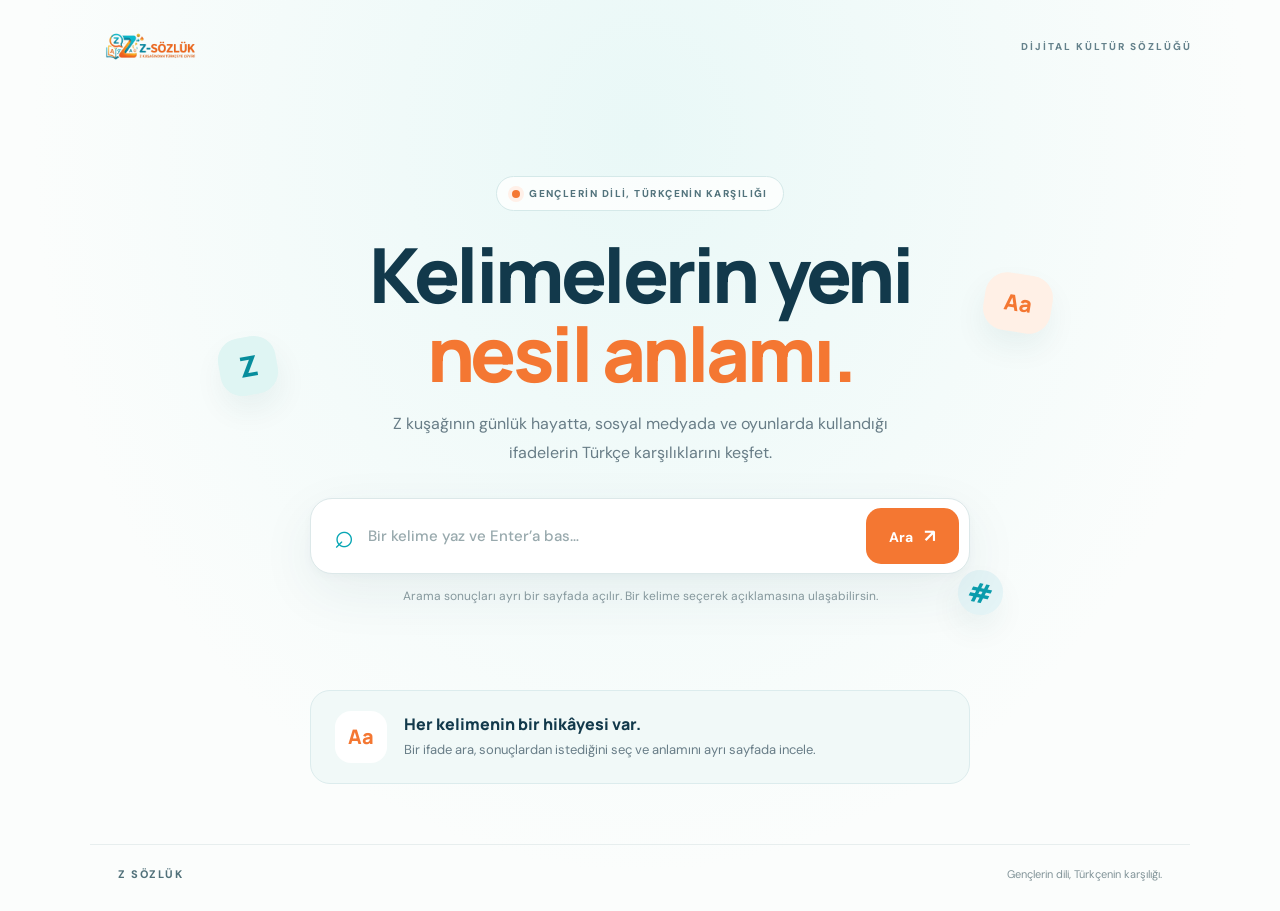
==== index.html @ a355b837 "Add files via upload" ====
<!doctype html>
<html lang="tr"><head><meta charset="UTF-8"><meta name="viewport" content="width=device-width, initial-scale=1.0"><meta name="description" content="Z kuşağının kullandığı kelimeler ve Türkçe açıklamaları."><title>Z Sözlük | Z Kuşağından Türkçeye</title><link rel="stylesheet" href="style.css"><script src="kelimeler.js" defer></script><script src="script.js" defer></script></head>
<body><header class="topbar"><a class="brand" href="index.html" aria-label="Z Sözlük ana sayfa"><img src="logo-z-sozluk.png" alt="Z Sözlük — Z kuşağından Türkçeye çeviri"></a><span class="top-note">DİJİTAL KÜLTÜR SÖZLÜĞÜ</span></header>
<main><section class="hero home-hero"><div class="eyebrow"><span class="dot"></span> GENÇLERİN DİLİ, TÜRKÇENİN KARŞILIĞI</div><h1>Kelimelerin yeni<br><span>nesil anlamı.</span></h1><p class="intro">Z kuşağının günlük hayatta, sosyal medyada ve oyunlarda kullandığı ifadelerin Türkçe karşılıklarını keşfet.</p>
<form id="arama-formu" class="search-form" role="search"><span class="search-icon" aria-hidden="true">⌕</span><input id="arama" type="search" placeholder="Bir kelime yaz ve Enter’a bas…" autocomplete="off" aria-label="Sözlükte kelime ara" required><button type="submit">Ara <span aria-hidden="true">↗</span></button></form><p class="search-hint">Arama sonuçları ayrı bir sayfada açılır. Bir kelime seçerek açıklamasına ulaşabilirsin.</p>
<div class="hero-decoration" aria-hidden="true"><span class="bubble bubble-one">Z</span><span class="bubble bubble-two">Aa</span><span class="bubble bubble-three">#</span></div></section>
<section class="bottom-note"><div class="note-icon">Aa</div><div><h2>Her kelimenin bir hikâyesi var.</h2><p>Bir ifade ara, sonuçlardan istediğini seç ve anlamını ayrı sayfada incele.</p></div></section></main>
<footer><span>Z SÖZLÜK</span><span>Gençlerin dili, Türkçenin karşılığı.</span></footer></body></html>
---- style.css ----
@import url('https://fonts.googleapis.com/css2?family=DM+Sans:wght@400;500;600;700&family=Manrope:wght@400;500;600;700;800&display=swap');
:root{--navy:#12394b;--teal:#08a6b4;--orange:#f47732;--ink:#183444;--muted:#687d87;--line:#e1ebed;--paper:#fbfdfc;--soft:#eef8f7}*{box-sizing:border-box}html{scroll-behavior:smooth}body{margin:0;background:radial-gradient(ellipse at 50% 15%,#e9f8f7 0,transparent 38rem),var(--paper);color:var(--ink);font-family:'DM Sans',Arial,sans-serif;min-height:100vh}.topbar{height:92px;max-width:1160px;margin:auto;padding:12px 28px;display:flex;align-items:center;justify-content:space-between}.brand{display:flex;align-items:center;max-width:230px;height:68px}.brand img{display:block;max-width:100%;max-height:68px;object-fit:contain}.top-note{font-size:10px;font-weight:800;letter-spacing:2px;color:#64818b}.hero{position:relative;isolation:isolate;overflow:hidden;text-align:center;max-width:980px;margin:20px auto 0;padding:64px 24px 76px}.eyebrow{display:inline-flex;align-items:center;gap:9px;border:1px solid #d5e9e9;background:#ffffffc9;border-radius:999px;padding:10px 15px;font-size:10px;font-weight:800;letter-spacing:1.45px;color:#52737c}.dot{width:8px;height:8px;background:var(--orange);border-radius:50%;box-shadow:0 0 0 4px #fff0e8}h1{font:800 clamp(42px,7vw,76px)/1.04 'Manrope',sans-serif;letter-spacing:-3.5px;margin:24px 0 17px;color:var(--navy)}h1 span{color:var(--orange)}.intro{max-width:560px;margin:0 auto 30px;color:var(--muted);font-size:16px;line-height:1.8}.search-form{position:relative;z-index:2;display:flex;align-items:center;gap:12px;max-width:660px;height:76px;margin:0 auto;padding:9px 10px 9px 23px;background:white;border:1px solid #dce8e9;border-radius:22px;box-shadow:0 18px 55px #19495612,0 3px 8px #19495608}.search-icon{font-size:34px;color:var(--teal);line-height:1}.search-form input{flex:1;min-width:0;height:100%;border:0;outline:0;background:transparent;font:500 15px 'DM Sans',sans-serif;color:var(--ink)}.search-form input::placeholder{color:#98a9ad}.search-form button{height:56px;border:0;border-radius:15px;padding:0 23px;background:var(--orange);color:#fff;font:700 14px 'DM Sans',sans-serif;cursor:pointer;transition:transform .18s,background .18s}.search-form button:hover{background:#e96520;transform:translateY(-1px)}.search-form button span{margin-left:8px;font-size:18px}.search-hint{font-size:12px;color:#8a9ba0;margin-top:14px}.hero-decoration{position:absolute;inset:0;z-index:-1;pointer-events:none}.bubble{position:absolute;display:grid;place-items:center;border-radius:22px;font-family:'Manrope',sans-serif;font-weight:800;box-shadow:0 15px 30px #164a5510;transform:rotate(-10deg)}.bubble-one{left:7%;top:39%;width:58px;height:58px;background:#dff5f3;color:#078d9c;font-size:28px}.bubble-two{right:8%;top:28%;width:68px;height:58px;background:#fff0e6;color:var(--orange);font-size:22px;transform:rotate(9deg)}.bubble-three{right:13%;bottom:13%;width:45px;height:45px;background:#e4f4f6;color:#0c9eae;font-size:27px;transform:rotate(12deg)}.results-section{max-width:850px;margin:0 auto 40px;padding:0 24px}.results-heading{display:flex;justify-content:space-between;align-items:end;gap:18px}.section-kicker{font-size:10px;font-weight:800;letter-spacing:1.7px;color:var(--teal);margin:0 0 8px}.results-heading h2{font:800 30px 'Manrope',sans-serif;margin:0;color:var(--navy)}.back-button{border:1px solid var(--line);border-radius:12px;background:#fff;padding:11px 14px;color:var(--navy);font:700 12px 'DM Sans',sans-serif;cursor:pointer}.result-count{font-size:13px;color:var(--muted);margin:15px 0}.result-list{display:grid;gap:10px}.result-item{width:100%;text-align:left;display:flex;align-items:center;justify-content:space-between;gap:16px;padding:18px 20px;background:#fff;border:1px solid var(--line);border-radius:16px;cursor:pointer;color:var(--ink);transition:border .15s,transform .15s,box-shadow .15s}.result-item:hover,.result-item:focus-visible{border-color:#84d0d2;transform:translateY(-1px);box-shadow:0 9px 24px #164a550c;outline:none}.result-item strong{font:800 17px 'Manrope',sans-serif;color:var(--navy)}.result-item small{display:block;color:var(--muted);font-size:12px;line-height:1.5;margin-top:5px}.result-arrow{color:var(--orange);font-size:24px}.detail-card{margin-top:18px;padding:28px;border:1px solid #d6e8e9;border-radius:22px;background:linear-gradient(140deg,#fff,#f3fbfa);box-shadow:0 12px 35px #164a5509}.detail-top{display:flex;align-items:start;justify-content:space-between;gap:14px}.detail-card h3{font:800 clamp(25px,4vw,34px) 'Manrope',sans-serif;color:var(--navy);margin:0 0 12px;overflow-wrap:anywhere}.detail-tag{display:inline-block;background:#fff0e6;color:#b9511b;border-radius:8px;padding:6px 10px;font-size:11px;font-weight:800}.detail-card h4{font-size:11px;letter-spacing:1.3px;color:#0b929e;margin:24px 0 9px}.detail-card p{color:#536a73;font-size:15px;line-height:1.8;margin:0;white-space:pre-line}.detail-close{border:0;background:#eaf6f5;border-radius:10px;padding:8px 11px;color:#3b6b73;cursor:pointer}.no-results{padding:28px;border:1px dashed #d4e5e7;border-radius:16px;text-align:center;color:var(--muted);background:#fff}.no-results strong{display:block;color:var(--navy);margin-bottom:6px}.bottom-note{max-width:660px;margin:48px auto 60px;padding:20px 24px;display:flex;align-items:center;gap:17px;border:1px solid #dceced;background:#f1f9f8;border-radius:20px}.note-icon{flex:0 0 52px;height:52px;display:grid;place-items:center;border-radius:16px;background:white;color:var(--orange);font:800 20px 'Manrope',sans-serif}.bottom-note h2{font:800 16px 'Manrope',sans-serif;margin:0 0 5px;color:var(--navy)}.bottom-note p{font-size:13px;line-height:1.6;color:var(--muted);margin:0}footer{border-top:1px solid #e7eeee;max-width:1100px;margin:auto;padding:22px 28px 30px;display:flex;justify-content:space-between;gap:12px;color:#819398;font-size:11px}footer span:first-child{font-weight:800;letter-spacing:1.5px;color:#51717a}@media(max-width:600px){.topbar{height:78px;padding:10px 18px}.brand{height:55px;max-width:170px}.brand img{max-height:55px}.top-note{font-size:8px;letter-spacing:1px}.hero{padding:48px 20px 54px;margin-top:4px}.eyebrow{font-size:8px;letter-spacing:1px}h1{letter-spacing:-2px}.intro{font-size:14px}.search-form{height:64px;padding:7px 7px 7px 14px;border-radius:17px;gap:7px}.search-icon{font-size:27px}.search-form input{font-size:13px}.search-form button{height:48px;padding:0 13px;border-radius:12px;font-size:12px}.search-form button span{margin-left:3px}.bubble-one{left:1%;top:20%;width:38px;height:38px;font-size:20px}.bubble-two{right:0;top:12%;width:48px;height:42px;font-size:17px}.bubble-three{right:5%;bottom:7%;width:35px;height:35px}.results-section{padding:0 16px}.results-heading h2{font-size:24px}.back-button{font-size:11px;padding:10px}.result-item{padding:15px}.detail-card{padding:20px}.bottom-note{margin:36px 16px 42px;padding:17px}.bottom-note p{font-size:12px}footer{padding:20px 18px;flex-wrap:wrap}}


/* Çok sayfalı gezinme */
[hidden]{display:none!important}.subpage{width:min(100% - 40px,850px);min-height:calc(100vh - 180px);margin:38px auto 70px}.page-heading{display:flex;justify-content:space-between;align-items:flex-start;gap:20px;margin-bottom:24px}.page-title{font:800 clamp(30px,5vw,46px)/1.12 'Manrope',sans-serif;letter-spacing:-1.5px;color:var(--navy);margin:0 0 12px;overflow-wrap:anywhere}.page-heading .result-count{margin:0;line-height:1.6}.result-item{text-decoration:none}.page-search-again{margin:34px 0 0}.page-search-again .search-form{max-width:100%;height:64px}.back-link{display:inline-block;margin-bottom:20px;text-decoration:none;color:#087f8b;font-size:13px;font-weight:700}.back-link:hover{text-decoration:underline}.detail-standalone{margin-top:0;padding:clamp(22px,5vw,42px);min-height:270px}.detail-title{font:800 clamp(30px,5vw,44px)/1.12 'Manrope',sans-serif;color:var(--navy);margin:0 0 12px;overflow-wrap:anywhere}.example-text{padding:15px 17px;border-left:3px solid var(--orange);background:#fffaf6;border-radius:0 10px 10px 0}.detail-actions{display:flex;justify-content:flex-end;margin-top:18px}.home-hero{padding-bottom:74px}.home-hero+.bottom-note{margin-top:0}@media(max-width:600px){.subpage{width:min(100% - 28px,850px);margin:24px auto 45px}.page-heading{align-items:flex-start;flex-direction:column}.page-title{font-size:31px}.page-search-again .search-form{height:60px}.detail-standalone{padding:22px}.detail-actions{justify-content:stretch}.detail-actions .back-button{width:100%;text-align:center}}
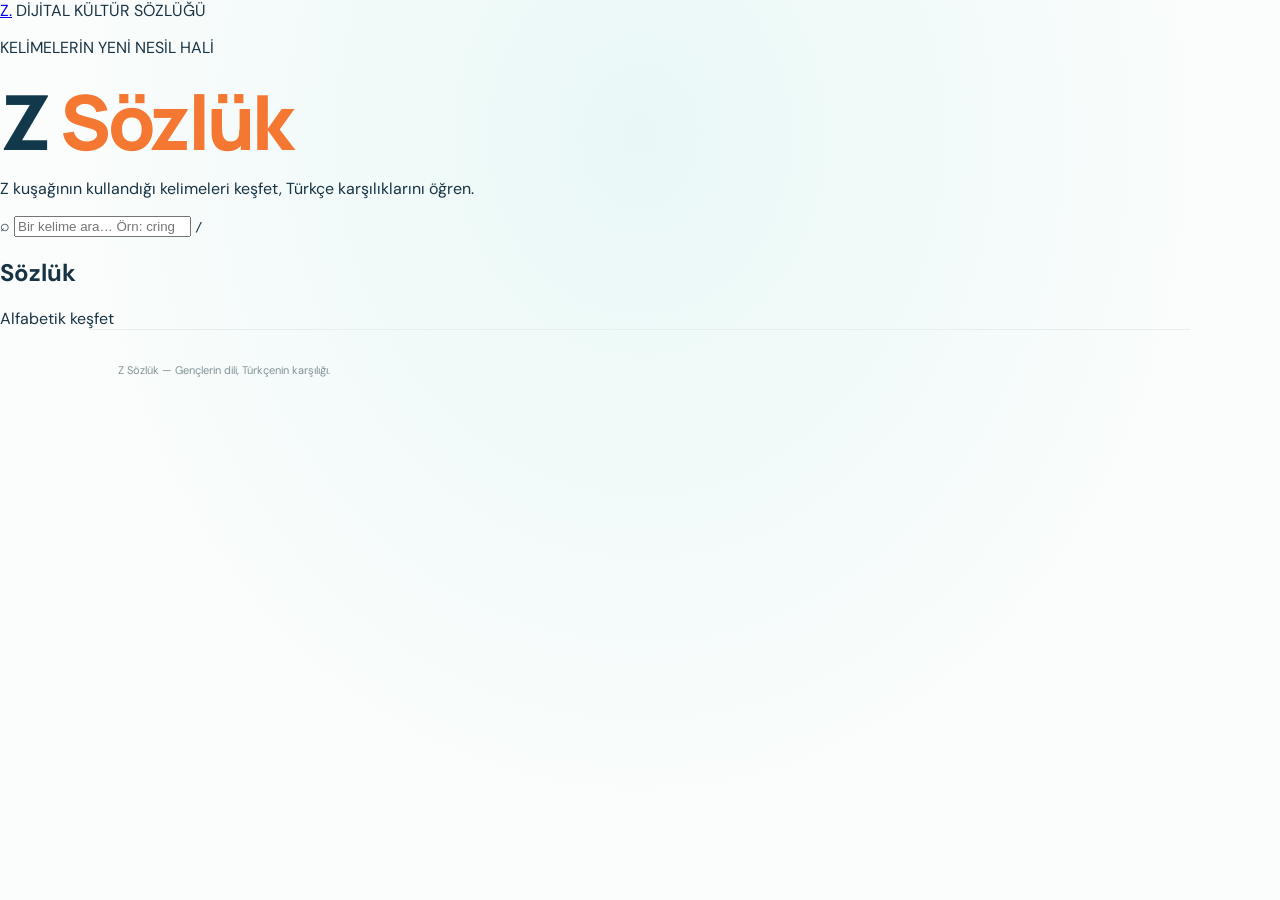
==== commit 38640564: "Refactor index.html for improved structure and content Updated the HTML structure and content for be" ====
--- a/index.html
+++ b/index.html
@@ -1,8 +1,54 @@
-<!doctype html>
-<html lang="tr"><head><meta charset="UTF-8"><meta name="viewport" content="width=device-width, initial-scale=1.0"><meta name="description" content="Z kuşağının kullandığı kelimeler ve Türkçe açıklamaları."><title>Z Sözlük | Z Kuşağından Türkçeye</title><link rel="stylesheet" href="style.css"><script src="kelimeler.js" defer></script><script src="script.js" defer></script></head>
-<body><header class="topbar"><a class="brand" href="index.html" aria-label="Z Sözlük ana sayfa"><img src="logo-z-sozluk.png" alt="Z Sözlük — Z kuşağından Türkçeye çeviri"></a><span class="top-note">DİJİTAL KÜLTÜR SÖZLÜĞÜ</span></header>
-<main><section class="hero home-hero"><div class="eyebrow"><span class="dot"></span> GENÇLERİN DİLİ, TÜRKÇENİN KARŞILIĞI</div><h1>Kelimelerin yeni<br><span>nesil anlamı.</span></h1><p class="intro">Z kuşağının günlük hayatta, sosyal medyada ve oyunlarda kullandığı ifadelerin Türkçe karşılıklarını keşfet.</p>
-<form id="arama-formu" class="search-form" role="search"><span class="search-icon" aria-hidden="true">⌕</span><input id="arama" type="search" placeholder="Bir kelime yaz ve Enter’a bas…" autocomplete="off" aria-label="Sözlükte kelime ara" required><button type="submit">Ara <span aria-hidden="true">↗</span></button></form><p class="search-hint">Arama sonuçları ayrı bir sayfada açılır. Bir kelime seçerek açıklamasına ulaşabilirsin.</p>
-<div class="hero-decoration" aria-hidden="true"><span class="bubble bubble-one">Z</span><span class="bubble bubble-two">Aa</span><span class="bubble bubble-three">#</span></div></section>
-<section class="bottom-note"><div class="note-icon">Aa</div><div><h2>Her kelimenin bir hikâyesi var.</h2><p>Bir ifade ara, sonuçlardan istediğini seç ve anlamını ayrı sayfada incele.</p></div></section></main>
-<footer><span>Z SÖZLÜK</span><span>Gençlerin dili, Türkçenin karşılığı.</span></footer></body></html>+<!DOCTYPE html>
+<html lang="tr">
+<head>
+  <meta charset="UTF-8">
+  <meta name="viewport" content="width=device-width, initial-scale=1.0">
+  <title>Z Sözlük | Z Kuşağı Sözlüğü</title>
+  <link rel="icon" type="image/png" href="logo-z-sozluk.png">
+  <link rel="stylesheet" href="style.css">
+  <script src="script.js" defer></script>
+</head>
+<body>
+  <header class="ust-alan">
+    <a class="logo" href="#" aria-label="Z Sözlük ana sayfa">Z<span>.</span></a>
+    <span class="ust-yazi">DİJİTAL KÜLTÜR SÖZLÜĞÜ</span>
+  </header>
+
+  <main class="sayfa">
+    <section class="tanitim">
+      <p class="etiket">KELİMELERİN YENİ NESİL HALİ</p>
+      <h1>Z <span>Sözlük</span></h1>
+      <p class="aciklama">
+        Z kuşağının kullandığı kelimeleri keşfet, Türkçe karşılıklarını öğren.
+      </p>
+
+      <label class="arama-kutusu" for="arama">
+        <span aria-hidden="true">⌕</span>
+        <input
+          id="arama"
+          type="search"
+          placeholder="Bir kelime ara… Örn: cringe"
+          autocomplete="off"
+        >
+        <kbd>/</kbd>
+      </label>
+
+      <p id="sonuc-bilgisi" class="sonuc-bilgisi" aria-live="polite"></p>
+    </section>
+
+    <section class="sozluk-bolumu" aria-label="Sözlük kelimeleri">
+      <div class="bolum-basligi">
+        <h2>Sözlük</h2>
+        <span>Alfabetik keşfet</span>
+      </div>
+
+      <nav id="harfler" class="harfler" aria-label="Alfabetik harfler"></nav>
+      <div id="kelime-listesi" class="kelime-listesi"></div>
+    </section>
+
+    <footer>
+      <p>Z Sözlük — Gençlerin dili, Türkçenin karşılığı.</p>
+    </footer>
+  </main>
+</body>
+</html>
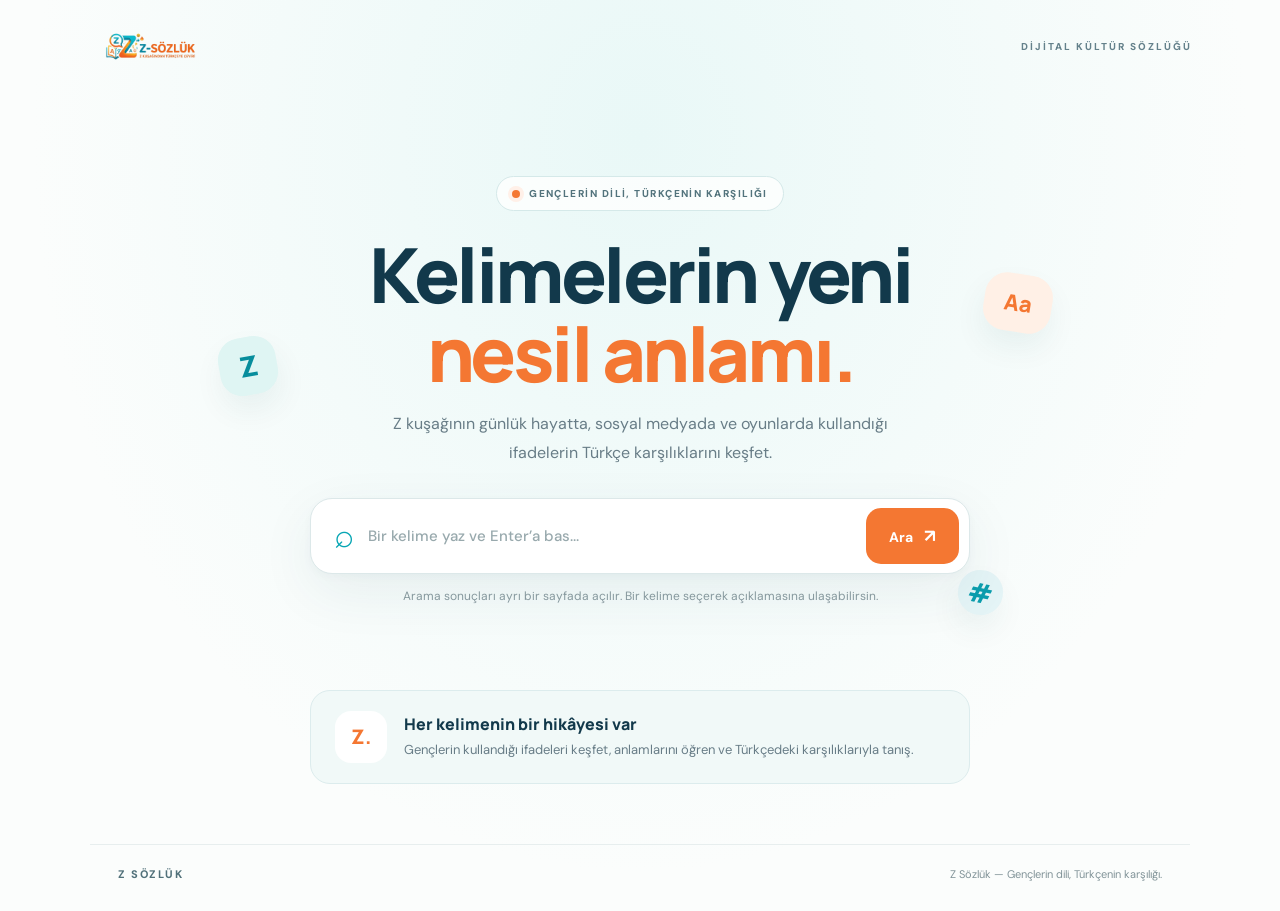
==== commit dce1cb6b: "Refactor index.html structure and update elements" ====
--- a/index.html
+++ b/index.html
@@ -3,52 +3,52 @@
 <head>
   <meta charset="UTF-8">
   <meta name="viewport" content="width=device-width, initial-scale=1.0">
+  <meta name="theme-color" content="#fbfdfc">
   <title>Z Sözlük | Z Kuşağı Sözlüğü</title>
   <link rel="icon" type="image/png" href="logo-z-sozluk.png">
   <link rel="stylesheet" href="style.css">
+  <script src="kelimeler.js" defer></script>
   <script src="script.js" defer></script>
 </head>
 <body>
-  <header class="ust-alan">
-    <a class="logo" href="#" aria-label="Z Sözlük ana sayfa">Z<span>.</span></a>
-    <span class="ust-yazi">DİJİTAL KÜLTÜR SÖZLÜĞÜ</span>
+  <header class="topbar">
+    <a class="brand" href="index.html" aria-label="Z Sözlük ana sayfa">
+      <img src="logo-z-sozluk.png" alt="Z Sözlük logosu">
+    </a>
+    <span class="top-note">DİJİTAL KÜLTÜR SÖZLÜĞÜ</span>
   </header>
 
-  <main class="sayfa">
-    <section class="tanitim">
-      <p class="etiket">KELİMELERİN YENİ NESİL HALİ</p>
-      <h1>Z <span>Sözlük</span></h1>
-      <p class="aciklama">
-        Z kuşağının kullandığı kelimeleri keşfet, Türkçe karşılıklarını öğren.
-      </p>
+  <main>
+    <section class="hero home-hero">
+      <div class="hero-decoration" aria-hidden="true">
+        <span class="bubble bubble-one">Z</span>
+        <span class="bubble bubble-two">Aa</span>
+        <span class="bubble bubble-three">#</span>
+      </div>
+      <div class="eyebrow"><span class="dot"></span> GENÇLERİN DİLİ, TÜRKÇENİN KARŞILIĞI</div>
+      <h1>Kelimelerin yeni<br><span>nesil anlamı.</span></h1>
+      <p class="intro">Z kuşağının günlük hayatta, sosyal medyada ve oyunlarda kullandığı ifadelerin Türkçe karşılıklarını keşfet.</p>
 
-      <label class="arama-kutusu" for="arama">
-        <span aria-hidden="true">⌕</span>
-        <input
-          id="arama"
-          type="search"
-          placeholder="Bir kelime ara… Örn: cringe"
-          autocomplete="off"
-        >
-        <kbd>/</kbd>
-      </label>
-
-      <p id="sonuc-bilgisi" class="sonuc-bilgisi" aria-live="polite"></p>
+      <form class="search-form" id="arama-formu" role="search">
+        <span class="search-icon" aria-hidden="true">⌕</span>
+        <input id="arama" name="q" type="search" placeholder="Bir kelime yaz ve Enter’a bas..." autocomplete="off" aria-label="Sözlükte kelime ara">
+        <button type="submit">Ara <span aria-hidden="true">↗</span></button>
+      </form>
+      <p class="search-hint">Arama sonuçları ayrı bir sayfada açılır. Bir kelime seçerek açıklamasına ulaşabilirsin.</p>
     </section>
 
-    <section class="sozluk-bolumu" aria-label="Sözlük kelimeleri">
-      <div class="bolum-basligi">
-        <h2>Sözlük</h2>
-        <span>Alfabetik keşfet</span>
+    <section class="bottom-note" aria-label="Sözlük hakkında">
+      <div class="note-icon" aria-hidden="true">Z.</div>
+      <div>
+        <h2>Her kelimenin bir hikâyesi var</h2>
+        <p>Gençlerin kullandığı ifadeleri keşfet, anlamlarını öğren ve Türkçedeki karşılıklarıyla tanış.</p>
       </div>
+    </section>
+  </main>
 
-      <nav id="harfler" class="harfler" aria-label="Alfabetik harfler"></nav>
-      <div id="kelime-listesi" class="kelime-listesi"></div>
-    </section>
-
-    <footer>
-      <p>Z Sözlük — Gençlerin dili, Türkçenin karşılığı.</p>
-    </footer>
-  </main>
+  <footer>
+    <span>Z SÖZLÜK</span>
+    <span>Z Sözlük — Gençlerin dili, Türkçenin karşılığı.</span>
+  </footer>
 </body>
 </html>
